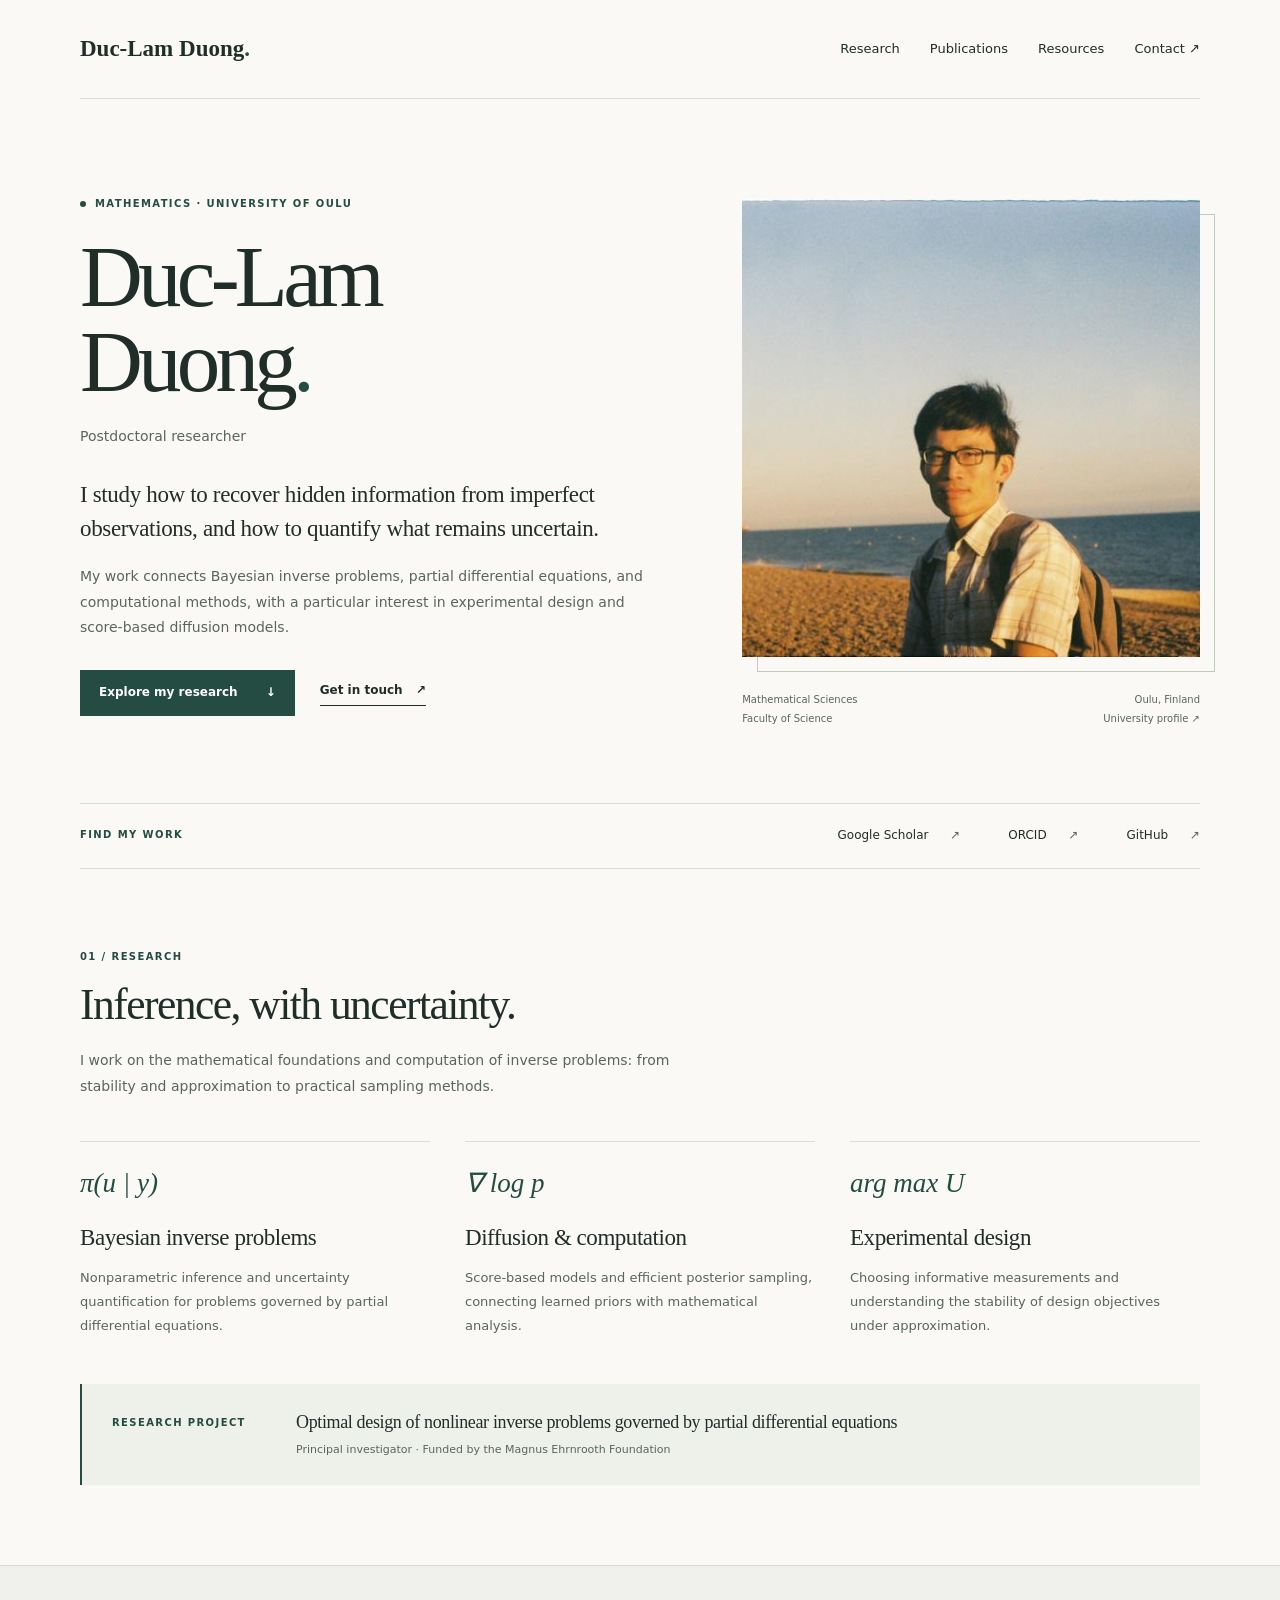
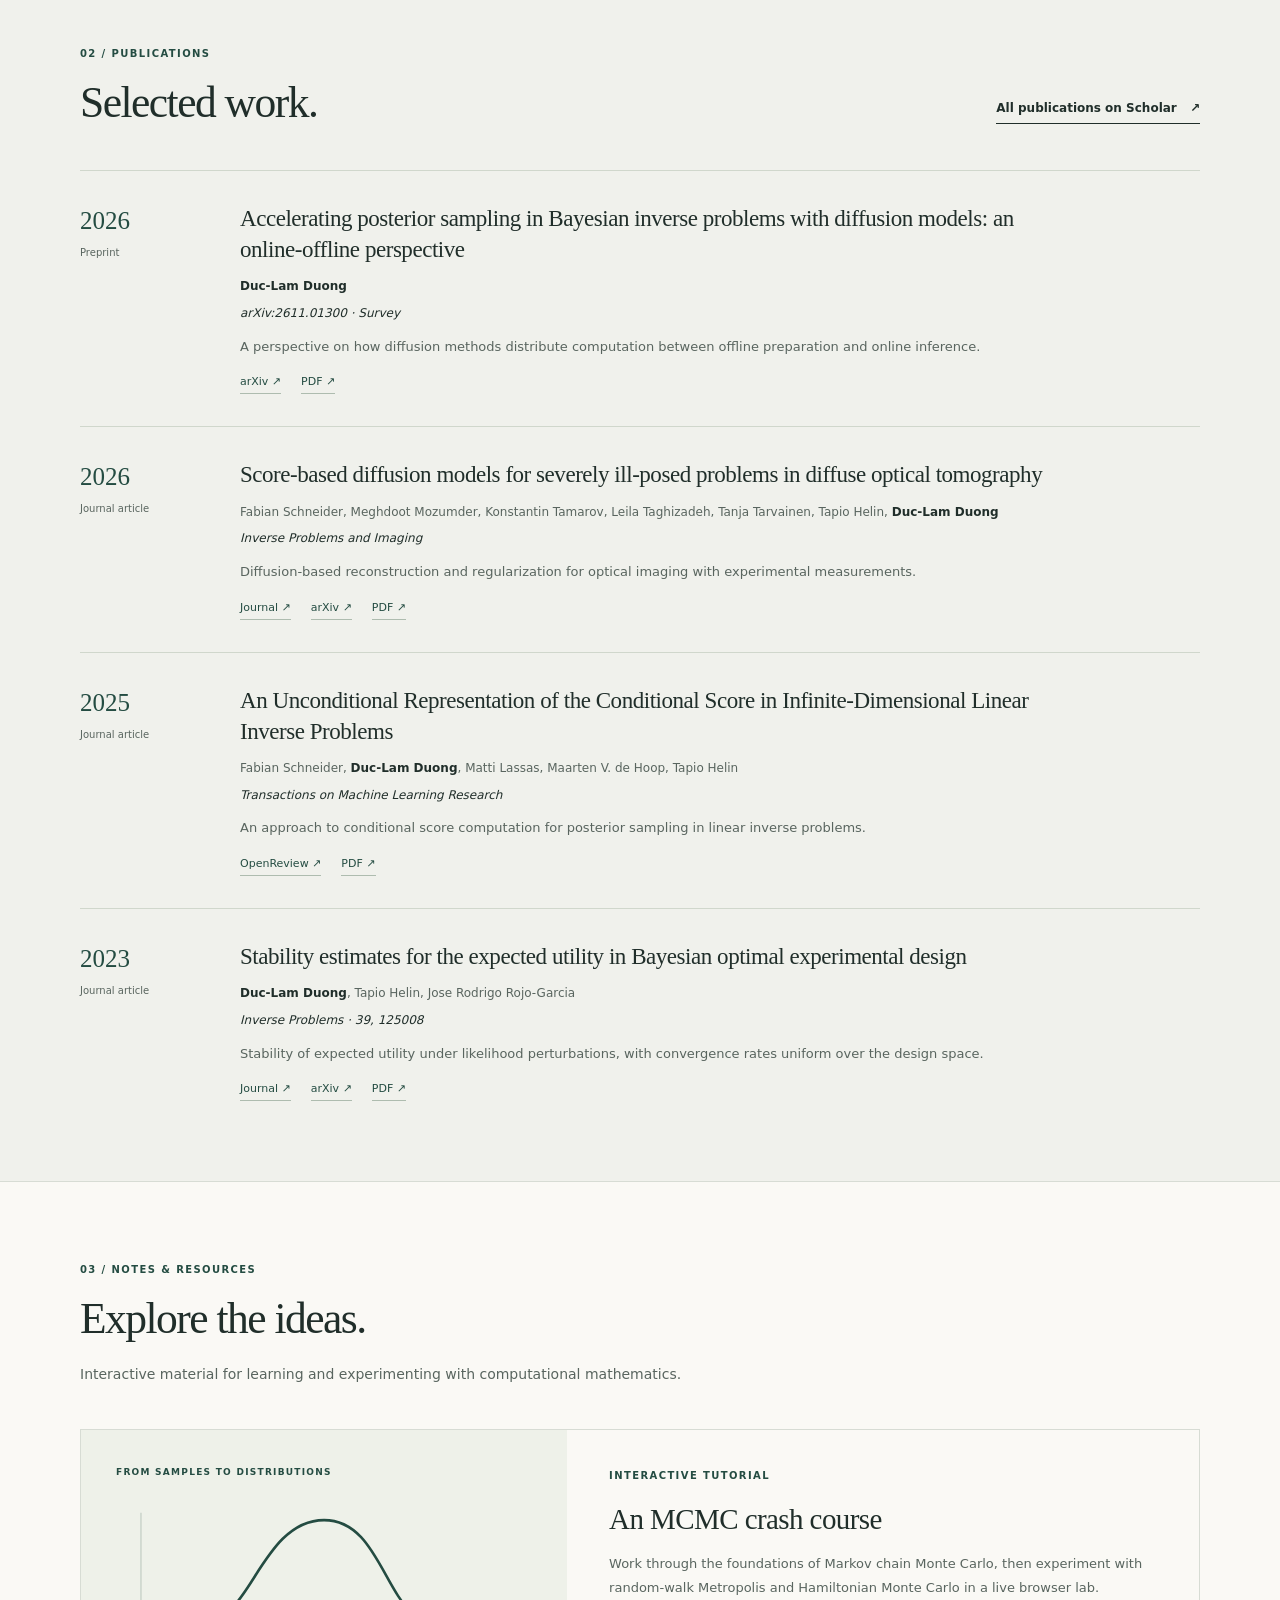
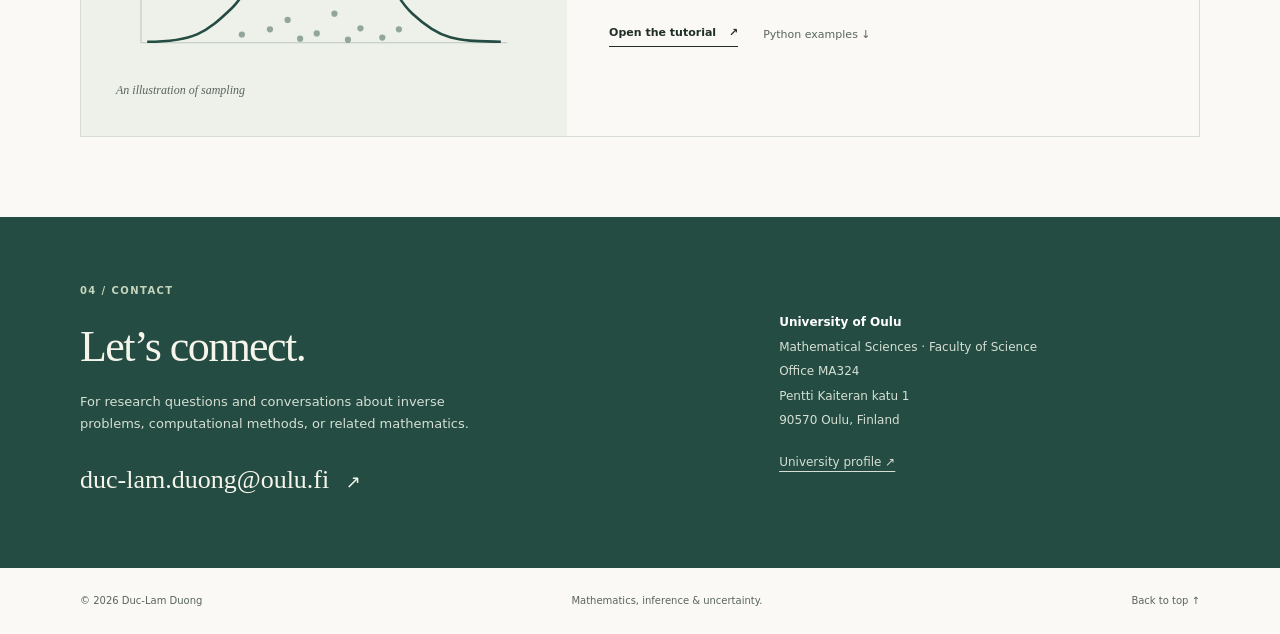
==== index.html @ f827bea6 "Build professional research homepage for Duc-Lam Duong" ====
<!doctype html>
<html lang="en">
<head>
  <meta charset="utf-8">
  <meta name="viewport" content="width=device-width, initial-scale=1">
  <title>Duc-Lam Duong — Mathematics &amp; Inverse Problems</title>
  <meta name="description" content="Duc-Lam Duong is a postdoctoral researcher at the University of Oulu, working on Bayesian inverse problems, uncertainty quantification, and diffusion models.">
  <meta name="theme-color" content="#244c42">
  <link rel="canonical" href="https://dlduong.github.io/">
  <meta property="og:type" content="website">
  <meta property="og:title" content="Duc-Lam Duong — Mathematics &amp; Inverse Problems">
  <meta property="og:description" content="Research, publications, and learning resources in Bayesian inverse problems and computational mathematics.">
  <meta property="og:url" content="https://dlduong.github.io/">
  <meta property="og:image" content="https://dlduong.github.io/assets/portrait.jpg">
  <meta property="og:image:alt" content="Duc-Lam Duong by the sea">
  <link rel="icon" href="assets/favicon.svg" type="image/svg+xml">
  <link rel="stylesheet" href="assets/style.css">
  <script type="application/ld+json">
  {"@context":"https://schema.org","@type":"Person","name":"Duc-Lam Duong","url":"https://dlduong.github.io/","image":"https://dlduong.github.io/assets/portrait.jpg","jobTitle":"Postdoctoral Researcher","affiliation":{"@type":"Organization","name":"University of Oulu","url":"https://www.oulu.fi/"},"sameAs":["https://orcid.org/0000-0002-3139-7309","https://scholar.google.com/citations?user=6i0ljA0AAAAJ","https://github.com/dlduong"]}
  </script>
</head>
<body>
  <a class="skip-link" href="#main">Skip to content</a>
  <header class="site-header wrap">
    <a class="wordmark" href="#about" aria-label="Duc-Lam Duong, home">Duc-Lam Duong<span class="wordmark-dot" aria-hidden="true">.</span></a>
    <nav aria-label="Main navigation">
      <a href="#research">Research</a>
      <a href="#publications">Publications</a>
      <a href="#resources">Resources</a>
      <a href="#contact">Contact <span aria-hidden="true">↗</span></a>
    </nav>
  </header>
  <main id="main">
    <section class="hero wrap" id="about" aria-labelledby="name">
      <div class="hero-copy">
        <p class="eyebrow"><span class="dot" aria-hidden="true"></span> Mathematics · University of Oulu</p>
        <h1 id="name">Duc-Lam<br>Duong<span class="name-dot">.</span></h1>
        <p class="role">Postdoctoral researcher</p>
        <p class="intro">I study how to recover hidden information from imperfect observations, and how to quantify what remains uncertain.</p>
        <p class="bio">My work connects Bayesian inverse problems, partial differential equations, and computational methods, with a particular interest in experimental design and score-based diffusion models.</p>
        <div class="hero-links">
          <a class="button" href="#publications">Explore my research <span aria-hidden="true">↓</span></a>
          <a class="text-link" href="mailto:duc-lam.duong@oulu.fi">Get in touch <span aria-hidden="true">↗</span></a>
        </div>
      </div>
      <figure class="portrait">
        <div class="portrait-frame"><img src="assets/portrait.jpg" alt="Duc-Lam Duong standing by the sea" width="480" height="480" fetchpriority="high"></div>
        <figcaption><span>Mathematical Sciences<br>Faculty of Science</span><span>Oulu, Finland<br><a href="https://www.oulu.fi/en/researchers/duc-lam-duong">University profile ↗</a></span></figcaption>
      </figure>
    </section>
    <div class="profile-strip wrap" aria-label="Academic profiles">
      <span class="eyebrow">Find my work</span>
      <a href="https://scholar.google.com/citations?user=6i0ljA0AAAAJ&amp;hl=en">Google Scholar <span aria-hidden="true">↗</span></a>
      <a href="https://orcid.org/0000-0002-3139-7309">ORCID <span aria-hidden="true">↗</span></a>
      <a href="https://github.com/dlduong">GitHub <span aria-hidden="true">↗</span></a>
    </div>
    <section class="section wrap" id="research" aria-labelledby="research-heading">
      <div class="section-heading"><p class="eyebrow">01 / Research</p><h2 id="research-heading">Inference, with uncertainty.</h2><p>I work on the mathematical foundations and computation of inverse problems: from stability and approximation to practical sampling methods.</p></div>
      <div class="research-grid">
        <article><span class="topic-symbol" aria-hidden="true">π(u | y)</span><h3>Bayesian inverse problems</h3><p>Nonparametric inference and uncertainty quantification for problems governed by partial differential equations.</p></article>
        <article><span class="topic-symbol" aria-hidden="true">∇ log p</span><h3>Diffusion &amp; computation</h3><p>Score-based models and efficient posterior sampling, connecting learned priors with mathematical analysis.</p></article>
        <article><span class="topic-symbol" aria-hidden="true">arg max U</span><h3>Experimental design</h3><p>Choosing informative measurements and understanding the stability of design objectives under approximation.</p></article>
      </div>
      <aside class="project-note"><p class="eyebrow">Research project</p><div><h3>Optimal design of nonlinear inverse problems governed by partial differential equations</h3><p>Principal investigator · Funded by the Magnus Ehrnrooth Foundation</p></div></aside>
    </section>
    <section class="publications-section" id="publications" aria-labelledby="publications-heading">
      <div class="wrap section">
        <div class="section-heading heading-row"><div><p class="eyebrow">02 / Publications</p><h2 id="publications-heading">Selected work.</h2></div><a class="text-link" href="https://scholar.google.com/citations?user=6i0ljA0AAAAJ&amp;hl=en">All publications on Scholar <span aria-hidden="true">↗</span></a></div>
        <ol class="publication-list">
          <li><div class="publication-year">2026<span>Preprint</span></div><article><h3><a href="https://arxiv.org/abs/2611.01300">Accelerating posterior sampling in Bayesian inverse problems with diffusion models: an online-offline perspective</a></h3><p class="authors"><strong>Duc-Lam Duong</strong></p><p class="venue">arXiv:2611.01300 · Survey</p><p class="paper-note">A perspective on how diffusion methods distribute computation between offline preparation and online inference.</p><div class="paper-links"><a href="https://arxiv.org/abs/2611.01300">arXiv ↗</a><a href="https://arxiv.org/pdf/2611.01300">PDF ↗</a></div></article></li>
          <li><div class="publication-year">2026<span>Journal article</span></div><article><h3><a href="https://doi.org/10.3934/ipi.2026062">Score-based diffusion models for severely ill-posed problems in diffuse optical tomography</a></h3><p class="authors">Fabian Schneider, Meghdoot Mozumder, Konstantin Tamarov, Leila Taghizadeh, Tanja Tarvainen, Tapio Helin, <strong>Duc-Lam Duong</strong></p><p class="venue">Inverse Problems and Imaging</p><p class="paper-note">Diffusion-based reconstruction and regularization for optical imaging with experimental measurements.</p><div class="paper-links"><a href="https://doi.org/10.3934/ipi.2026062">Journal ↗</a><a href="https://arxiv.org/abs/2602.03449">arXiv ↗</a><a href="https://arxiv.org/pdf/2602.03449">PDF ↗</a></div></article></li>
          <li><div class="publication-year">2025<span>Journal article</span></div><article><h3><a href="https://openreview.net/forum?id=rU8erhXHPo">An Unconditional Representation of the Conditional Score in Infinite-Dimensional Linear Inverse Problems</a></h3><p class="authors">Fabian Schneider, <strong>Duc-Lam Duong</strong>, Matti Lassas, Maarten V. de Hoop, Tapio Helin</p><p class="venue">Transactions on Machine Learning Research</p><p class="paper-note">An approach to conditional score computation for posterior sampling in linear inverse problems.</p><div class="paper-links"><a href="https://openreview.net/forum?id=rU8erhXHPo">OpenReview ↗</a><a href="https://openreview.net/pdf?id=rU8erhXHPo">PDF ↗</a></div></article></li>
          <li><div class="publication-year">2023<span>Journal article</span></div><article><h3><a href="https://doi.org/10.1088/1361-6420/ad04ec">Stability estimates for the expected utility in Bayesian optimal experimental design</a></h3><p class="authors"><strong>Duc-Lam Duong</strong>, Tapio Helin, Jose Rodrigo Rojo-Garcia</p><p class="venue">Inverse Problems · 39, 125008</p><p class="paper-note">Stability of expected utility under likelihood perturbations, with convergence rates uniform over the design space.</p><div class="paper-links"><a href="https://doi.org/10.1088/1361-6420/ad04ec">Journal ↗</a><a href="https://arxiv.org/abs/2211.04399">arXiv ↗</a><a href="https://arxiv.org/pdf/2211.04399">PDF ↗</a></div></article></li>
        </ol>
      </div>
    </section>
    <section class="section wrap" id="resources" aria-labelledby="resources-heading">
      <div class="section-heading"><p class="eyebrow">03 / Notes &amp; resources</p><h2 id="resources-heading">Explore the ideas.</h2><p>Interactive material for learning and experimenting with computational mathematics.</p></div>
      <article class="resource-card">
        <div class="resource-visual" aria-hidden="true"><span class="eyebrow">From samples to distributions</span><svg viewBox="0 0 400 170" fill="none"><path d="M24 145H376M24 145V20" stroke="currentColor" opacity=".25"/><path d="M30 144C75 144 87 135 111 112S153 27 200 27 256 90 285 117 329 143 370 144" stroke="currentColor" stroke-width="2.5"/><g fill="currentColor" opacity=".45"><circle cx="121" cy="137" r="3"/><circle cx="165" cy="123" r="3"/><circle cx="193" cy="136" r="3"/><circle cx="210" cy="117" r="3"/><circle cx="177" cy="141" r="3"/><circle cx="235" cy="131" r="3"/><circle cx="256" cy="140" r="3"/><circle cx="148" cy="132" r="3"/><circle cx="223" cy="142" r="3"/><circle cx="272" cy="132" r="3"/></g></svg><span class="visual-label">An illustration of sampling</span></div>
        <div class="resource-copy"><p class="eyebrow">Interactive tutorial</p><h3>An MCMC crash course</h3><p>Work through the foundations of Markov chain Monte Carlo, then experiment with random-walk Metropolis and Hamiltonian Monte Carlo in a live browser lab.</p><div class="resource-links"><a class="text-link" href="mcmc/">Open the tutorial <span aria-hidden="true">↗</span></a><a href="mcmc/mcmc_examples.py" download>Python examples ↓</a></div></div>
      </article>
    </section>
    <section class="contact-section" id="contact" aria-labelledby="contact-heading">
      <div class="wrap contact-grid"><div><p class="eyebrow">04 / Contact</p><h2 id="contact-heading">Let’s connect.</h2><p>For research questions and conversations about inverse problems, computational methods, or related mathematics.</p><a class="contact-email" href="mailto:duc-lam.duong@oulu.fi">duc-lam.duong@oulu.fi <span aria-hidden="true">↗</span></a></div><address><strong>University of Oulu</strong><br>Mathematical Sciences · Faculty of Science<br>Office MA324<br>Pentti Kaiteran katu 1<br>90570 Oulu, Finland<a href="https://www.oulu.fi/en/researchers/duc-lam-duong">University profile ↗</a></address></div>
    </section>
  </main>
  <footer class="wrap"><p>© 2026 Duc-Lam Duong</p><p>Mathematics, inference &amp; uncertainty.</p><a href="#about">Back to top ↑</a></footer>
</body>
</html>
---- assets/style.css ----
/* A small, dependency-free stylesheet for the academic homepage. */
:root{--paper:#faf9f5;--ink:#202e2a;--muted:#59655f;--green:#244c42;--line:#d7dcd4;--wash:#eef1e9;--serif:Georgia,'Times New Roman',serif;--sans:system-ui,-apple-system,BlinkMacSystemFont,'Segoe UI',sans-serif}
*{box-sizing:border-box}html{scroll-behavior:smooth;scroll-padding-top:30px}body{margin:0;background:var(--paper);color:var(--ink);font-family:var(--sans);font-size:16px;line-height:1.65}a{color:inherit;text-underline-offset:5px}a:hover{color:var(--green)}a:focus-visible{outline:3px solid #9e5c27;outline-offset:5px}img{display:block;max-width:100%}.wrap{width:min(1120px,calc(100% - 96px));margin-inline:auto}.skip-link{position:absolute;top:-100px;left:20px;background:var(--ink);color:white;padding:12px 20px;z-index:10}.skip-link:focus{top:12px}.site-header{display:flex;align-items:center;justify-content:space-between;gap:24px;padding-block:30px;border-bottom:1px solid var(--line)}.wordmark{font-family:var(--serif);font-size:23px;font-weight:bold;text-decoration:none;white-space:nowrap}.wordmark-dot,.name-dot{color:var(--green)}nav{display:flex;gap:30px;flex-wrap:wrap}nav a{font-size:13px;text-decoration:none;font-weight:500}nav a:hover{text-decoration:underline}.hero{display:grid;grid-template-columns:1.25fr 1fr;gap:90px;align-items:center;padding-block:85px 75px}.eyebrow{text-transform:uppercase;letter-spacing:.14em;font-size:10px;font-weight:650;color:var(--green);margin:0 0 22px}.hero .eyebrow{display:flex;align-items:center;gap:9px}.dot{width:6px;height:6px;background:var(--green);border-radius:50%}h1,h2,h3,p,figure{margin-top:0}h1,h2,h3{font-weight:400}h1{font-family:var(--serif);font-size:clamp(64px,6.8vw,92px);letter-spacing:-.055em;line-height:.98;margin-bottom:20px}.role{font-size:14px;color:var(--muted);margin-bottom:30px}.intro{font-family:var(--serif);font-size:23px;line-height:1.5;letter-spacing:-.015em;margin-bottom:17px}.bio{font-size:14px;color:var(--muted);line-height:1.85;margin-bottom:29px}.hero-links{display:flex;align-items:center;gap:25px;flex-wrap:wrap}.button{display:inline-flex;gap:28px;align-items:center;padding:12px 18px;background:var(--green);color:#fff;text-decoration:none;font-size:12px;font-weight:550;border:1px solid var(--green)}.button:hover{background:var(--ink);color:#fff}.text-link{font-size:12px;font-weight:550;text-decoration:none;border-bottom:1px solid currentColor;padding-bottom:4px}.text-link span{margin-left:9px}.portrait{margin:15px 0 0}.portrait-frame{position:relative}.portrait-frame::after{content:'';position:absolute;inset:15px -15px -15px 15px;border:1px solid #c0cabc;z-index:-1}.portrait img{width:100%;height:auto;aspect-ratio:1;object-fit:cover}.portrait figcaption{margin-top:33px;display:flex;justify-content:space-between;gap:15px;font-size:10px;line-height:1.9;color:var(--muted)}.portrait figcaption span:last-child{text-align:right}.portrait figcaption a{text-decoration:none}.profile-strip{border-block:1px solid var(--line);display:flex;align-items:center;gap:48px;padding-block:22px}.profile-strip .eyebrow{margin:0;margin-right:auto}.profile-strip a{font-size:12px;text-decoration:none}.profile-strip a span{margin-left:18px;color:var(--muted)}.section{padding-block:80px}.section-heading{max-width:640px;margin-bottom:42px}.section-heading .eyebrow{margin-bottom:14px}h2{font-family:var(--serif);font-size:clamp(34px,3.4vw,46px);letter-spacing:-.035em;line-height:1.18;margin-bottom:18px}.section-heading>p:last-child{font-size:14px;color:var(--muted);line-height:1.8}.research-grid{display:grid;grid-template-columns:repeat(3,1fr);gap:35px}.research-grid article{border-top:1px solid var(--line);padding-top:28px}.topic-symbol{display:block;font-family:var(--serif);font-style:italic;font-size:27px;line-height:1;margin-bottom:25px;color:var(--green)}h3{font-family:var(--serif);font-size:23px;line-height:1.35;letter-spacing:-.02em;margin-bottom:13px}.research-grid p{font-size:13px;color:var(--muted);line-height:1.85}.project-note{display:grid;grid-template-columns:160px 1fr;gap:24px;padding:26px 30px;background:var(--wash);margin-top:33px;border-left:2px solid var(--green)}.project-note .eyebrow{margin:5px 0}.project-note h3{font-size:18px;margin-bottom:7px}.project-note p:last-child{font-size:11px;color:var(--muted);margin:0}.publications-section{background:#f0f1ec;border-block:1px solid var(--line)}.heading-row{max-width:none;display:flex;align-items:end;justify-content:space-between;gap:25px}.heading-row h2{margin-bottom:0}.heading-row .text-link{flex-shrink:0;margin-bottom:4px}.publication-list{padding:0;list-style:none;margin:0}.publication-list li{display:grid;grid-template-columns:130px 1fr;gap:30px;border-top:1px solid #d0d7cc;padding-block:32px}.publication-list li:last-child{padding-bottom:0}.publication-year{font-family:var(--serif);font-size:25px;color:var(--green);line-height:1.4}.publication-year span{display:block;font-family:var(--sans);font-size:10px;color:var(--muted);margin-top:8px}.publication-list h3{font-size:23px;max-width:830px;margin-bottom:12px}.publication-list h3 a{text-decoration:none}.publication-list h3 a:hover{text-decoration:underline;text-decoration-thickness:1px}.authors{font-size:12px;color:var(--muted);margin-bottom:7px}.authors strong{font-weight:600;color:var(--ink)}.venue{font-size:12px;font-style:italic;margin-bottom:12px}.paper-note{font-size:13px;color:var(--muted);margin-bottom:16px}.paper-links{display:flex;gap:20px;flex-wrap:wrap}.paper-links a{font-size:11px;text-decoration:none;color:var(--green);border-bottom:1px solid #aebcaf;padding-bottom:2px}.resource-card{display:grid;grid-template-columns:1fr 1.3fr;border:1px solid var(--line)}.resource-visual{background:var(--wash);padding:35px;color:var(--green);display:flex;flex-direction:column;justify-content:center}.resource-visual .eyebrow{font-size:9px;margin:0}.resource-visual svg{width:100%;display:block;margin-block:12px}.visual-label{font-family:var(--serif);font-size:12px;font-style:italic;color:var(--muted)}.resource-copy{padding:38px 42px}.resource-copy .eyebrow{margin-bottom:15px}.resource-copy h3{font-size:29px}.resource-copy>p:not(.eyebrow){font-size:13px;color:var(--muted);line-height:1.85}.resource-links{display:flex;gap:25px;flex-wrap:wrap;align-items:center;margin-top:24px}.resource-links>a{font-size:11px}.resource-links>a:last-child{color:var(--muted);text-decoration:none}.contact-section{background:var(--green);color:#f5f5eb;padding-block:66px}.contact-grid{display:grid;grid-template-columns:1.4fr 1fr;gap:110px}.contact-section .eyebrow{color:#c4d4bd}.contact-section h2{font-size:44px}.contact-section p:not(.eyebrow){font-size:13px;max-width:430px;color:#d5dfd4}.contact-email{font-family:var(--serif);font-size:26px;text-decoration:none;display:inline-block;margin-top:12px}.contact-email span{font-family:var(--sans);font-size:18px;margin-left:10px}.contact-section a:hover{color:#fff;text-decoration:underline}.contact-section address{font-style:normal;font-size:12px;line-height:2.05;align-self:center;color:#d5dfd4}.contact-section address strong{font-weight:600;color:#fff}.contact-section address a{display:block;margin-top:17px}footer{display:flex;justify-content:space-between;gap:20px;padding-block:25px;font-size:10px;color:var(--muted)}footer p{margin:0}footer a{text-decoration:none}
@media(min-width:1500px){.hero{padding-block:100px 85px}}
@media(max-width:950px){.wrap{width:calc(100% - 56px)}.hero{gap:48px;padding-block:65px}.hero h1{font-size:72px}.intro{font-size:21px}nav{gap:19px}.contact-grid{gap:55px}.resource-copy{padding:30px}.heading-row{align-items:start;flex-direction:column;gap:15px}}
@media(max-width:680px){html{scroll-padding-top:20px}.wrap{width:calc(100% - 40px)}.site-header{align-items:start;flex-direction:column;gap:18px;padding-block:21px}.wordmark{font-size:22px}nav{width:100%;justify-content:space-between;gap:10px}nav a{font-size:11px}.hero{grid-template-columns:1fr;gap:34px;padding-block:45px}.hero h1{font-size:76px}.hero .eyebrow{font-size:9px}.role{margin-bottom:23px}.intro{font-size:23px}.hero-copy{max-width:510px}.portrait{width:min(100% - 15px,360px);margin:0}.portrait figcaption{font-size:10px}.profile-strip{gap:20px;flex-wrap:wrap;padding-block:21px}.profile-strip .eyebrow{flex-basis:100%;margin-bottom:0}.profile-strip a{font-size:11px}.profile-strip a span{margin-left:8px}.section{padding-block:53px}.section-heading{margin-bottom:30px}.research-grid{grid-template-columns:1fr;gap:20px}.research-grid article{padding-top:23px}.topic-symbol{margin-bottom:17px}.research-grid p{max-width:440px}.project-note{grid-template-columns:1fr;gap:10px;padding:23px;margin-top:23px}.publication-list li{grid-template-columns:1fr;gap:12px;padding-block:27px}.publication-year{font-size:22px;display:flex;align-items:center;gap:13px}.publication-year span{margin:0}.publication-list h3{font-size:22px}.resource-card{grid-template-columns:1fr}.resource-visual{padding:27px}.resource-visual svg{max-height:150px}.resource-copy{padding:27px}.contact-grid{grid-template-columns:1fr;gap:35px}.contact-section{padding-block:48px}.contact-email{font-size:clamp(20px,5.6vw,27px)}footer{flex-wrap:wrap;gap:10px}footer p:nth-child(2){display:none}}
@media(prefers-reduced-motion:reduce){html{scroll-behavior:auto}}
@media print{body{background:#fff;color:#000}.wrap{width:100%}.site-header nav,.hero-links,.resource-visual,.skip-link,footer{display:none}.hero{padding:25px 0;gap:35px}.hero h1{font-size:50px}.section{padding:25px 0}.publications-section,.contact-section{background:#fff;color:#000}.publication-list li{break-inside:avoid}.contact-section p,.contact-section .eyebrow,.contact-section address,.contact-section address strong{color:#000}.contact-grid{gap:30px}a{text-decoration:none}}
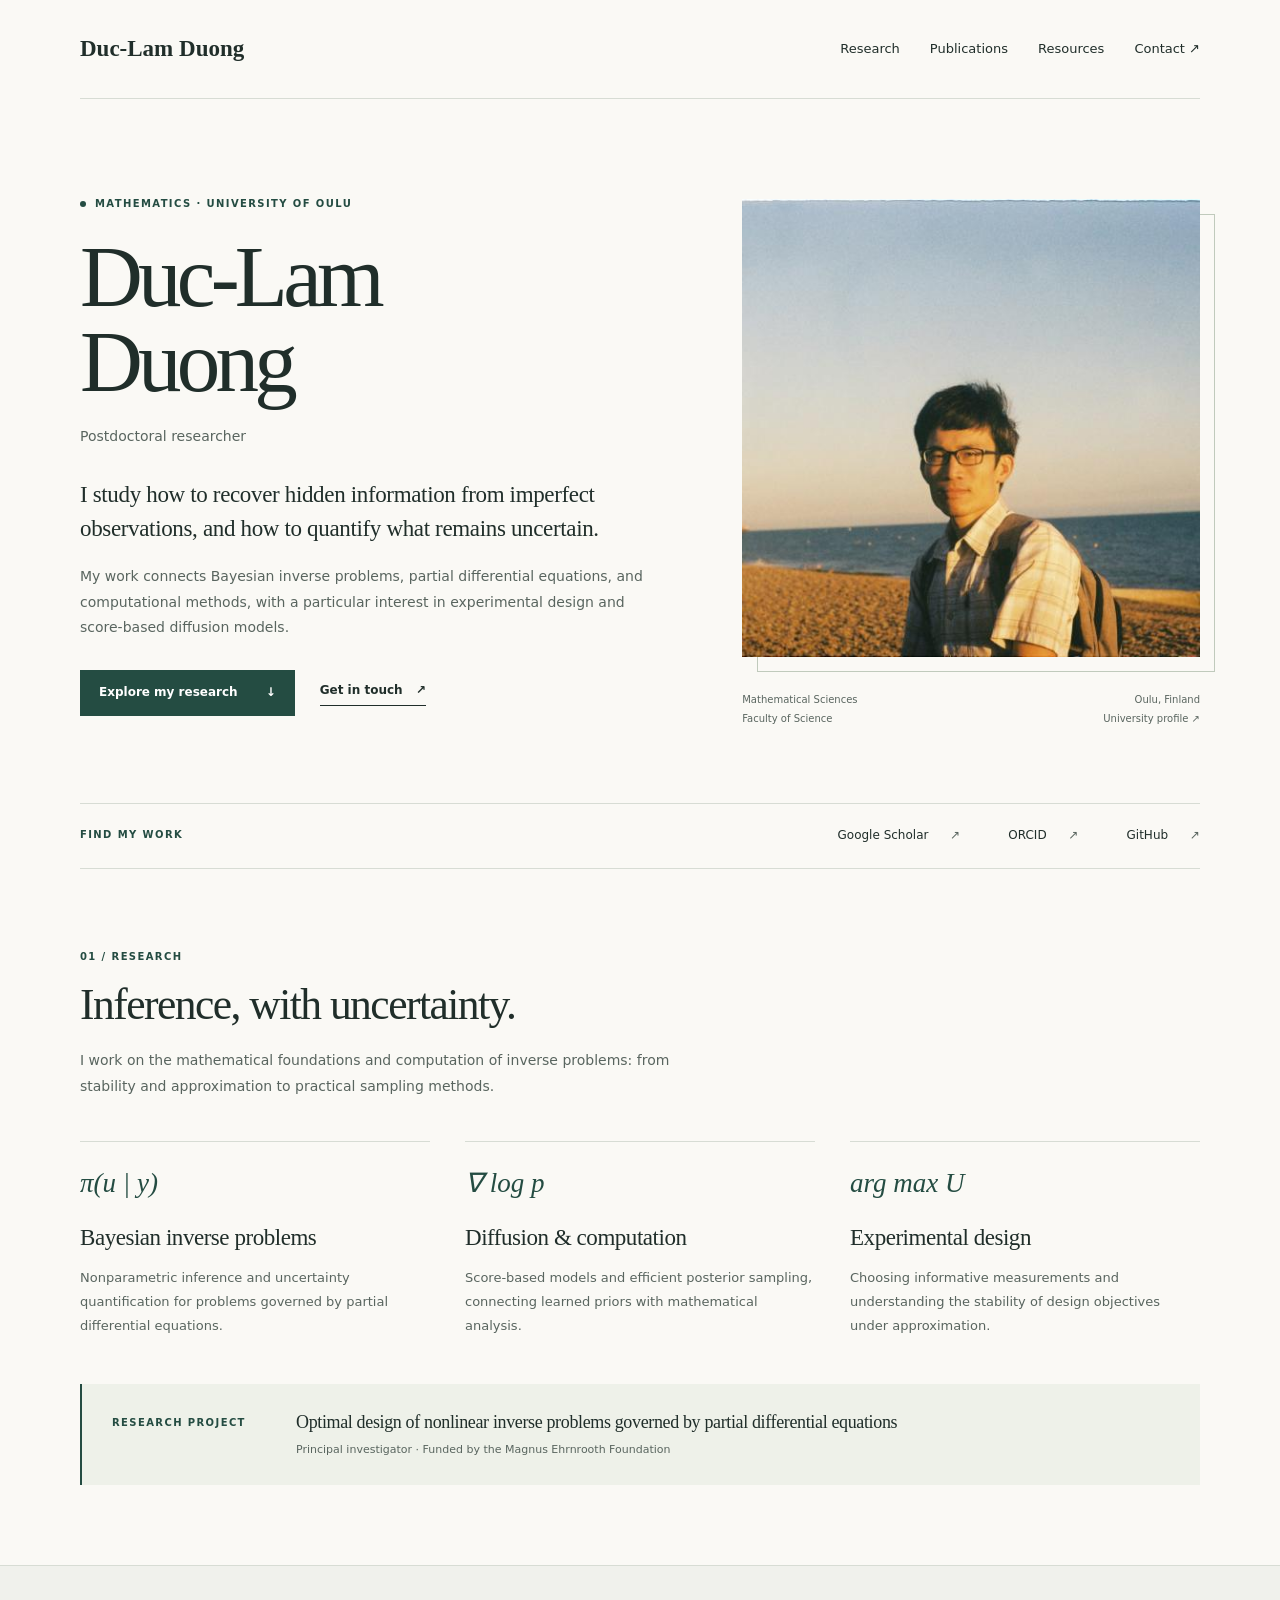
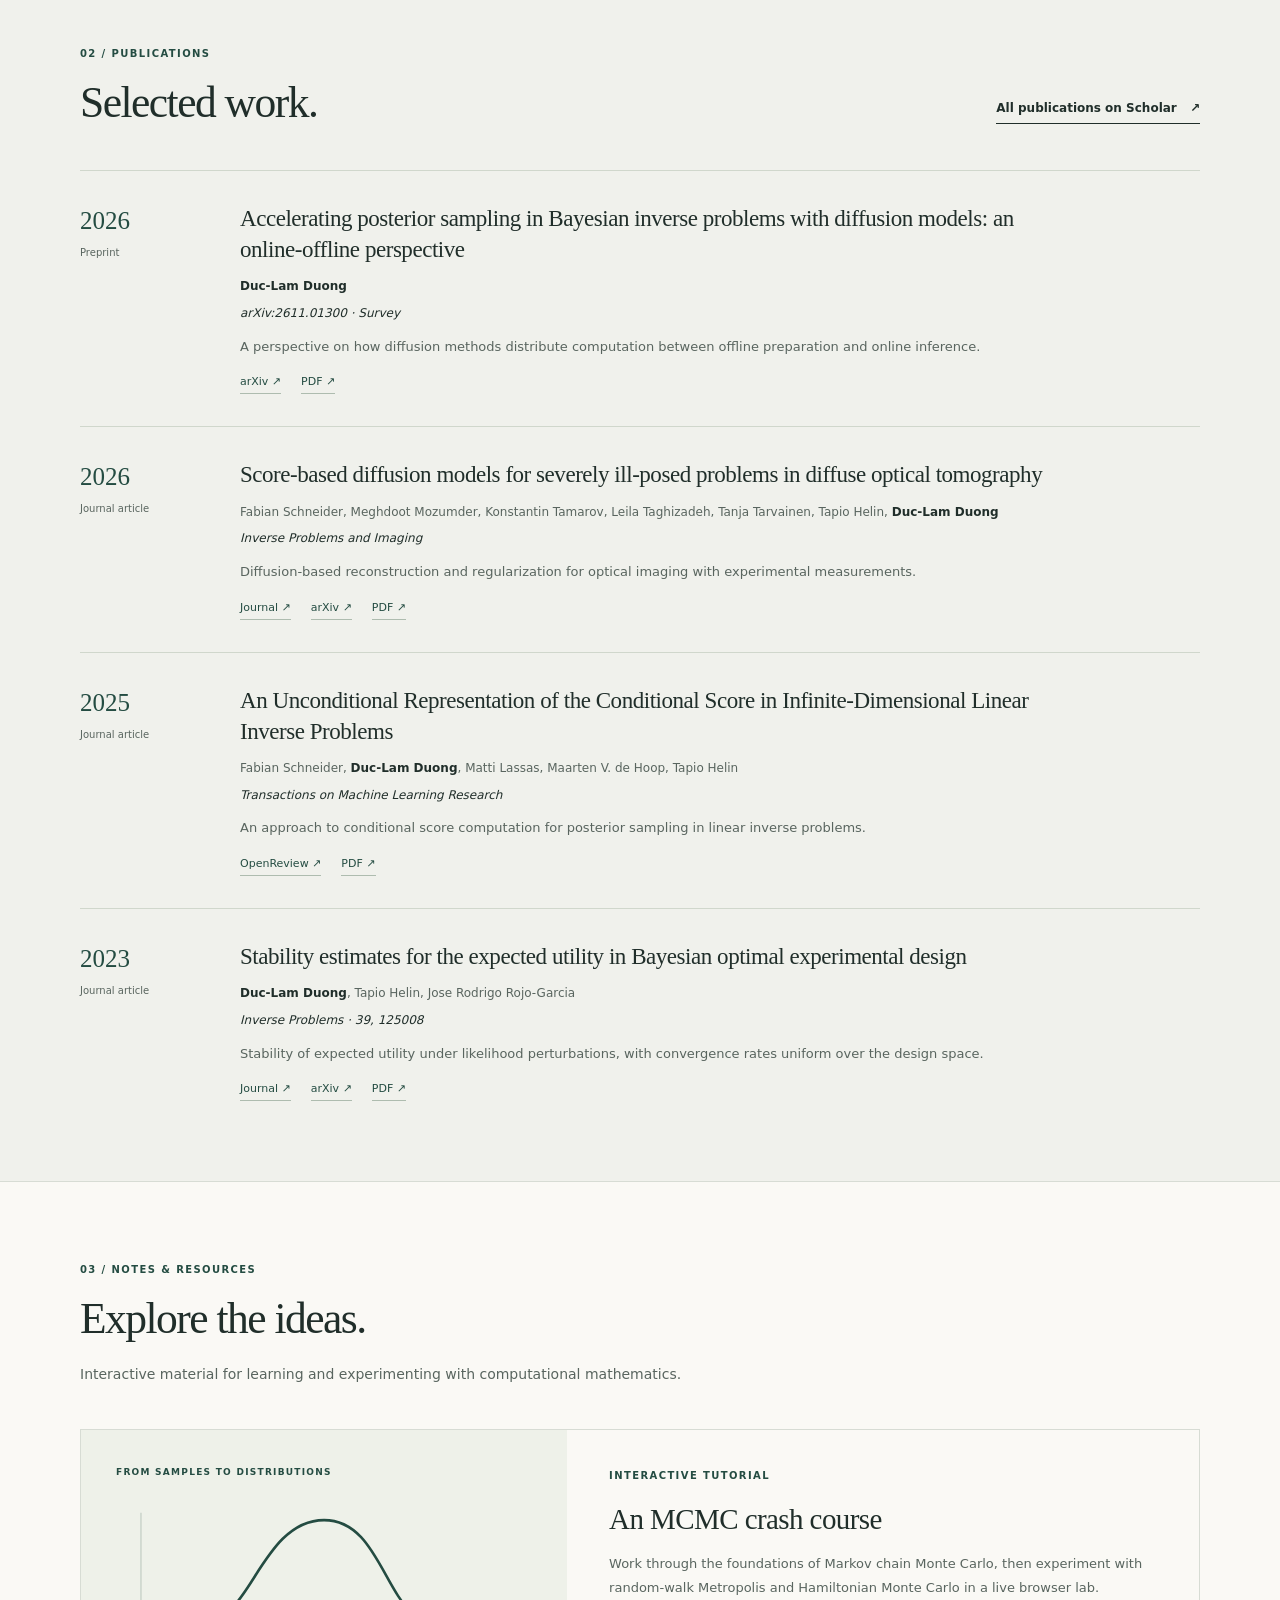
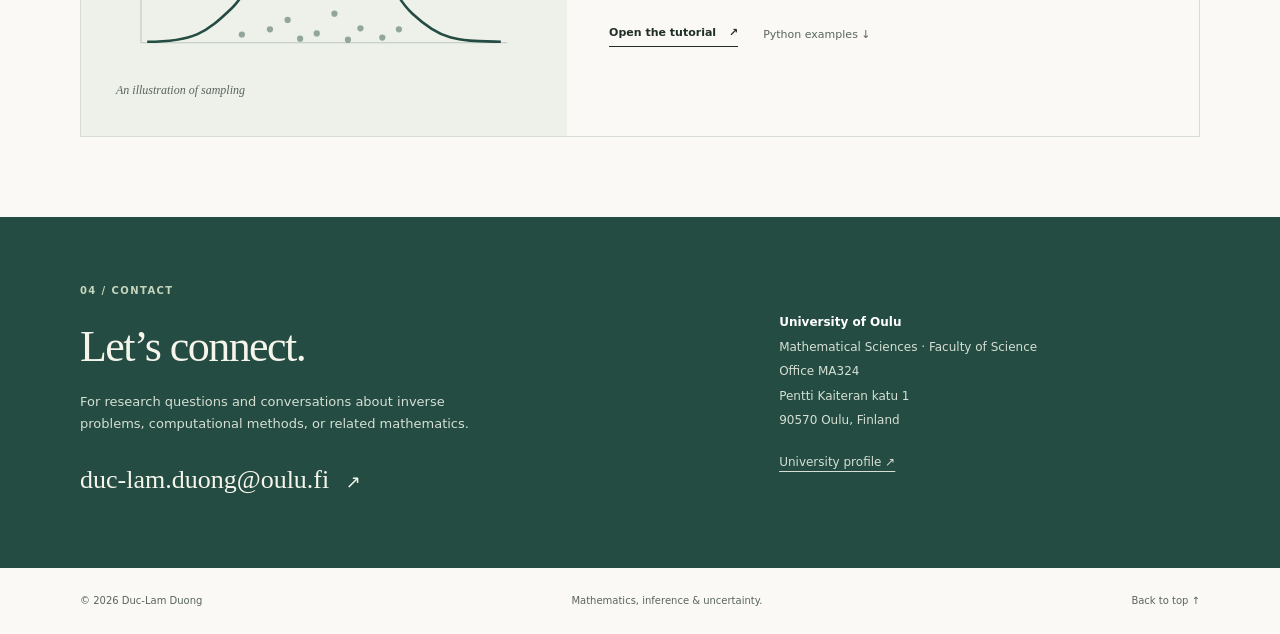
==== commit 3b719f1f: "Remove decorative periods after name" ====
--- a/index.html
+++ b/index.html
@@ -22,7 +22,7 @@
 <body>
   <a class="skip-link" href="#main">Skip to content</a>
   <header class="site-header wrap">
-    <a class="wordmark" href="#about" aria-label="Duc-Lam Duong, home">Duc-Lam Duong<span class="wordmark-dot" aria-hidden="true">.</span></a>
+    <a class="wordmark" href="#about" aria-label="Duc-Lam Duong, home">Duc-Lam Duong</a>
     <nav aria-label="Main navigation">
       <a href="#research">Research</a>
       <a href="#publications">Publications</a>
@@ -34,7 +34,7 @@
     <section class="hero wrap" id="about" aria-labelledby="name">
       <div class="hero-copy">
         <p class="eyebrow"><span class="dot" aria-hidden="true"></span> Mathematics · University of Oulu</p>
-        <h1 id="name">Duc-Lam<br>Duong<span class="name-dot">.</span></h1>
+        <h1 id="name">Duc-Lam<br>Duong</h1>
         <p class="role">Postdoctoral researcher</p>
         <p class="intro">I study how to recover hidden information from imperfect observations, and how to quantify what remains uncertain.</p>
         <p class="bio">My work connects Bayesian inverse problems, partial differential equations, and computational methods, with a particular interest in experimental design and score-based diffusion models.</p>
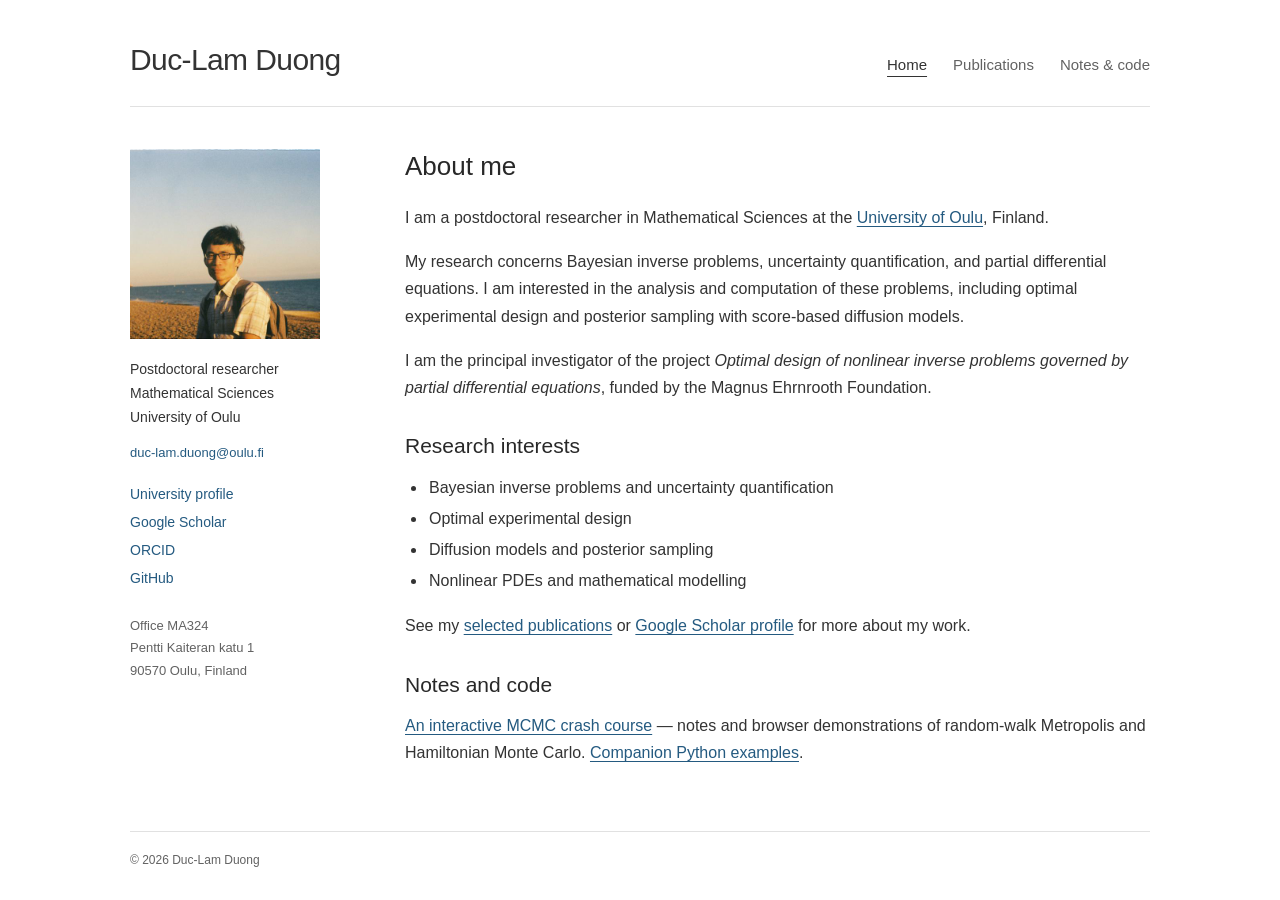
==== commit a8cdd1e7: "Add simpler academic website and preserve original design" ====
--- a/index.html
+++ b/index.html
@@ -5,7 +5,7 @@
   <meta name="viewport" content="width=device-width, initial-scale=1">
   <title>Duc-Lam Duong — Mathematics &amp; Inverse Problems</title>
   <meta name="description" content="Duc-Lam Duong is a postdoctoral researcher at the University of Oulu, working on Bayesian inverse problems, uncertainty quantification, and diffusion models.">
-  <meta name="theme-color" content="#244c42">
+  <meta name="theme-color" content="#245a80">
   <link rel="canonical" href="https://dlduong.github.io/">
   <meta property="og:type" content="website">
   <meta property="og:title" content="Duc-Lam Duong — Mathematics &amp; Inverse Problems">
@@ -14,7 +14,7 @@
   <meta property="og:image" content="https://dlduong.github.io/assets/portrait.jpg">
   <meta property="og:image:alt" content="Duc-Lam Duong by the sea">
   <link rel="icon" href="assets/favicon.svg" type="image/svg+xml">
-  <link rel="stylesheet" href="assets/style.css">
+  <link rel="stylesheet" href="assets/basic.css">
   <script type="application/ld+json">
   {"@context":"https://schema.org","@type":"Person","name":"Duc-Lam Duong","url":"https://dlduong.github.io/","image":"https://dlduong.github.io/assets/portrait.jpg","jobTitle":"Postdoctoral Researcher","affiliation":{"@type":"Organization","name":"University of Oulu","url":"https://www.oulu.fi/"},"sameAs":["https://orcid.org/0000-0002-3139-7309","https://scholar.google.com/citations?user=6i0ljA0AAAAJ","https://github.com/dlduong"]}
   </script>
@@ -22,69 +22,43 @@
 <body>
   <a class="skip-link" href="#main">Skip to content</a>
   <header class="site-header wrap">
-    <a class="wordmark" href="#about" aria-label="Duc-Lam Duong, home">Duc-Lam Duong</a>
-    <nav aria-label="Main navigation">
-      <a href="#research">Research</a>
-      <a href="#publications">Publications</a>
-      <a href="#resources">Resources</a>
-      <a href="#contact">Contact <span aria-hidden="true">↗</span></a>
-    </nav>
+    <a class="site-name" href="./">Duc-Lam Duong</a>
+    <nav aria-label="Main navigation"><a href="./" aria-current="page">Home</a><a href="publications.html" >Publications</a><a href="./#resources">Notes &amp; code</a></nav>
   </header>
-  <main id="main">
-    <section class="hero wrap" id="about" aria-labelledby="name">
-      <div class="hero-copy">
-        <p class="eyebrow"><span class="dot" aria-hidden="true"></span> Mathematics · University of Oulu</p>
-        <h1 id="name">Duc-Lam<br>Duong</h1>
-        <p class="role">Postdoctoral researcher</p>
-        <p class="intro">I study how to recover hidden information from imperfect observations, and how to quantify what remains uncertain.</p>
-        <p class="bio">My work connects Bayesian inverse problems, partial differential equations, and computational methods, with a particular interest in experimental design and score-based diffusion models.</p>
-        <div class="hero-links">
-          <a class="button" href="#publications">Explore my research <span aria-hidden="true">↓</span></a>
-          <a class="text-link" href="mailto:duc-lam.duong@oulu.fi">Get in touch <span aria-hidden="true">↗</span></a>
-        </div>
-      </div>
-      <figure class="portrait">
-        <div class="portrait-frame"><img src="assets/portrait.jpg" alt="Duc-Lam Duong standing by the sea" width="480" height="480" fetchpriority="high"></div>
-        <figcaption><span>Mathematical Sciences<br>Faculty of Science</span><span>Oulu, Finland<br><a href="https://www.oulu.fi/en/researchers/duc-lam-duong">University profile ↗</a></span></figcaption>
-      </figure>
-    </section>
-    <div class="profile-strip wrap" aria-label="Academic profiles">
-      <span class="eyebrow">Find my work</span>
-      <a href="https://scholar.google.com/citations?user=6i0ljA0AAAAJ&amp;hl=en">Google Scholar <span aria-hidden="true">↗</span></a>
-      <a href="https://orcid.org/0000-0002-3139-7309">ORCID <span aria-hidden="true">↗</span></a>
-      <a href="https://github.com/dlduong">GitHub <span aria-hidden="true">↗</span></a>
-    </div>
-    <section class="section wrap" id="research" aria-labelledby="research-heading">
-      <div class="section-heading"><p class="eyebrow">01 / Research</p><h2 id="research-heading">Inference, with uncertainty.</h2><p>I work on the mathematical foundations and computation of inverse problems: from stability and approximation to practical sampling methods.</p></div>
-      <div class="research-grid">
-        <article><span class="topic-symbol" aria-hidden="true">π(u | y)</span><h3>Bayesian inverse problems</h3><p>Nonparametric inference and uncertainty quantification for problems governed by partial differential equations.</p></article>
-        <article><span class="topic-symbol" aria-hidden="true">∇ log p</span><h3>Diffusion &amp; computation</h3><p>Score-based models and efficient posterior sampling, connecting learned priors with mathematical analysis.</p></article>
-        <article><span class="topic-symbol" aria-hidden="true">arg max U</span><h3>Experimental design</h3><p>Choosing informative measurements and understanding the stability of design objectives under approximation.</p></article>
-      </div>
-      <aside class="project-note"><p class="eyebrow">Research project</p><div><h3>Optimal design of nonlinear inverse problems governed by partial differential equations</h3><p>Principal investigator · Funded by the Magnus Ehrnrooth Foundation</p></div></aside>
-    </section>
-    <section class="publications-section" id="publications" aria-labelledby="publications-heading">
-      <div class="wrap section">
-        <div class="section-heading heading-row"><div><p class="eyebrow">02 / Publications</p><h2 id="publications-heading">Selected work.</h2></div><a class="text-link" href="https://scholar.google.com/citations?user=6i0ljA0AAAAJ&amp;hl=en">All publications on Scholar <span aria-hidden="true">↗</span></a></div>
-        <ol class="publication-list">
-          <li><div class="publication-year">2026<span>Preprint</span></div><article><h3><a href="https://arxiv.org/abs/2611.01300">Accelerating posterior sampling in Bayesian inverse problems with diffusion models: an online-offline perspective</a></h3><p class="authors"><strong>Duc-Lam Duong</strong></p><p class="venue">arXiv:2611.01300 · Survey</p><p class="paper-note">A perspective on how diffusion methods distribute computation between offline preparation and online inference.</p><div class="paper-links"><a href="https://arxiv.org/abs/2611.01300">arXiv ↗</a><a href="https://arxiv.org/pdf/2611.01300">PDF ↗</a></div></article></li>
-          <li><div class="publication-year">2026<span>Journal article</span></div><article><h3><a href="https://doi.org/10.3934/ipi.2026062">Score-based diffusion models for severely ill-posed problems in diffuse optical tomography</a></h3><p class="authors">Fabian Schneider, Meghdoot Mozumder, Konstantin Tamarov, Leila Taghizadeh, Tanja Tarvainen, Tapio Helin, <strong>Duc-Lam Duong</strong></p><p class="venue">Inverse Problems and Imaging</p><p class="paper-note">Diffusion-based reconstruction and regularization for optical imaging with experimental measurements.</p><div class="paper-links"><a href="https://doi.org/10.3934/ipi.2026062">Journal ↗</a><a href="https://arxiv.org/abs/2602.03449">arXiv ↗</a><a href="https://arxiv.org/pdf/2602.03449">PDF ↗</a></div></article></li>
-          <li><div class="publication-year">2025<span>Journal article</span></div><article><h3><a href="https://openreview.net/forum?id=rU8erhXHPo">An Unconditional Representation of the Conditional Score in Infinite-Dimensional Linear Inverse Problems</a></h3><p class="authors">Fabian Schneider, <strong>Duc-Lam Duong</strong>, Matti Lassas, Maarten V. de Hoop, Tapio Helin</p><p class="venue">Transactions on Machine Learning Research</p><p class="paper-note">An approach to conditional score computation for posterior sampling in linear inverse problems.</p><div class="paper-links"><a href="https://openreview.net/forum?id=rU8erhXHPo">OpenReview ↗</a><a href="https://openreview.net/pdf?id=rU8erhXHPo">PDF ↗</a></div></article></li>
-          <li><div class="publication-year">2023<span>Journal article</span></div><article><h3><a href="https://doi.org/10.1088/1361-6420/ad04ec">Stability estimates for the expected utility in Bayesian optimal experimental design</a></h3><p class="authors"><strong>Duc-Lam Duong</strong>, Tapio Helin, Jose Rodrigo Rojo-Garcia</p><p class="venue">Inverse Problems · 39, 125008</p><p class="paper-note">Stability of expected utility under likelihood perturbations, with convergence rates uniform over the design space.</p><div class="paper-links"><a href="https://doi.org/10.1088/1361-6420/ad04ec">Journal ↗</a><a href="https://arxiv.org/abs/2211.04399">arXiv ↗</a><a href="https://arxiv.org/pdf/2211.04399">PDF ↗</a></div></article></li>
-        </ol>
-      </div>
-    </section>
-    <section class="section wrap" id="resources" aria-labelledby="resources-heading">
-      <div class="section-heading"><p class="eyebrow">03 / Notes &amp; resources</p><h2 id="resources-heading">Explore the ideas.</h2><p>Interactive material for learning and experimenting with computational mathematics.</p></div>
-      <article class="resource-card">
-        <div class="resource-visual" aria-hidden="true"><span class="eyebrow">From samples to distributions</span><svg viewBox="0 0 400 170" fill="none"><path d="M24 145H376M24 145V20" stroke="currentColor" opacity=".25"/><path d="M30 144C75 144 87 135 111 112S153 27 200 27 256 90 285 117 329 143 370 144" stroke="currentColor" stroke-width="2.5"/><g fill="currentColor" opacity=".45"><circle cx="121" cy="137" r="3"/><circle cx="165" cy="123" r="3"/><circle cx="193" cy="136" r="3"/><circle cx="210" cy="117" r="3"/><circle cx="177" cy="141" r="3"/><circle cx="235" cy="131" r="3"/><circle cx="256" cy="140" r="3"/><circle cx="148" cy="132" r="3"/><circle cx="223" cy="142" r="3"/><circle cx="272" cy="132" r="3"/></g></svg><span class="visual-label">An illustration of sampling</span></div>
-        <div class="resource-copy"><p class="eyebrow">Interactive tutorial</p><h3>An MCMC crash course</h3><p>Work through the foundations of Markov chain Monte Carlo, then experiment with random-walk Metropolis and Hamiltonian Monte Carlo in a live browser lab.</p><div class="resource-links"><a class="text-link" href="mcmc/">Open the tutorial <span aria-hidden="true">↗</span></a><a href="mcmc/mcmc_examples.py" download>Python examples ↓</a></div></div>
-      </article>
-    </section>
-    <section class="contact-section" id="contact" aria-labelledby="contact-heading">
-      <div class="wrap contact-grid"><div><p class="eyebrow">04 / Contact</p><h2 id="contact-heading">Let’s connect.</h2><p>For research questions and conversations about inverse problems, computational methods, or related mathematics.</p><a class="contact-email" href="mailto:duc-lam.duong@oulu.fi">duc-lam.duong@oulu.fi <span aria-hidden="true">↗</span></a></div><address><strong>University of Oulu</strong><br>Mathematical Sciences · Faculty of Science<br>Office MA324<br>Pentti Kaiteran katu 1<br>90570 Oulu, Finland<a href="https://www.oulu.fi/en/researchers/duc-lam-duong">University profile ↗</a></address></div>
-    </section>
-  </main>
-  <footer class="wrap"><p>© 2026 Duc-Lam Duong</p><p>Mathematics, inference &amp; uncertainty.</p><a href="#about">Back to top ↑</a></footer>
+  <div class="layout wrap">
+    <aside class="profile" aria-label="Contact and academic profiles">
+      <img src="assets/portrait.jpg" alt="Duc-Lam Duong standing by the sea" width="480" height="480" fetchpriority="high">
+      <p class="profile-role">Postdoctoral researcher<br>Mathematical Sciences<br>University of Oulu</p>
+      <a class="email" href="mailto:duc-lam.duong@oulu.fi">duc-lam.duong@oulu.fi</a>
+      <ul class="profile-links">
+        <li><a href="https://www.oulu.fi/en/researchers/duc-lam-duong">University profile</a></li>
+        <li><a href="https://scholar.google.com/citations?user=6i0ljA0AAAAJ&amp;hl=en">Google Scholar</a></li>
+        <li><a href="https://orcid.org/0000-0002-3139-7309">ORCID</a></li>
+        <li><a href="https://github.com/dlduong">GitHub</a></li>
+      </ul>
+      <address>Office MA324<br>Pentti Kaiteran katu 1<br>90570 Oulu, Finland</address>
+    </aside>
+    <main id="main">
+      <h1>About me</h1>
+      <p>I am a postdoctoral researcher in Mathematical Sciences at the <a href="https://www.oulu.fi/en/researchers/duc-lam-duong">University of Oulu</a>, Finland.</p>
+      <p>My research concerns Bayesian inverse problems, uncertainty quantification, and partial differential equations. I am interested in the analysis and computation of these problems, including optimal experimental design and posterior sampling with score-based diffusion models.</p>
+      <p>I am the principal investigator of the project <em>Optimal design of nonlinear inverse problems governed by partial differential equations</em>, funded by the Magnus Ehrnrooth Foundation.</p>
+      <section aria-labelledby="research">
+        <h2 id="research">Research interests</h2>
+        <ul class="interests">
+          <li>Bayesian inverse problems and uncertainty quantification</li>
+          <li>Optimal experimental design</li>
+          <li>Diffusion models and posterior sampling</li>
+          <li>Nonlinear PDEs and mathematical modelling</li>
+        </ul>
+        <p>See my <a href="publications.html">selected publications</a> or <a href="https://scholar.google.com/citations?user=6i0ljA0AAAAJ&amp;hl=en">Google Scholar profile</a> for more about my work.</p>
+      </section>
+      <section aria-labelledby="resources">
+        <h2 id="resources">Notes and code</h2>
+        <p><a href="mcmc/">An interactive MCMC crash course</a> — notes and browser demonstrations of random-walk Metropolis and Hamiltonian Monte Carlo. <a href="mcmc/mcmc_examples.py" download>Companion Python examples</a>.</p>
+      </section>
+    </main>
+  </div>
+  <footer class="wrap">© 2026 Duc-Lam Duong</footer>
 </body>
 </html>
--- a/assets/basic.css
+++ b/assets/basic.css
@@ -0,0 +1,94 @@
+:root {
+  color-scheme: light;
+  --text: #333;
+  --muted: #626262;
+  --link: #245a80;
+  --line: #e1e1e1;
+}
+* { box-sizing: border-box; }
+html { scroll-padding-top: 24px; }
+body {
+  margin: 0;
+  background: #fff;
+  color: var(--text);
+  font-family: -apple-system, BlinkMacSystemFont, "Segoe UI", Arial, sans-serif;
+  font-size: 16px;
+  line-height: 1.7;
+}
+a { color: var(--link); text-decoration: none; }
+a:hover { text-decoration: underline; text-underline-offset: 3px; }
+a:focus-visible { outline: 2px solid var(--link); outline-offset: 4px; }
+main a { text-decoration: underline; text-underline-offset: 3px; }
+.wrap { width: min(1020px, calc(100% - 80px)); margin-inline: auto; }
+.skip-link { position: absolute; top: -100px; left: 16px; background: #fff; padding: 10px; }
+.skip-link:focus { top: 10px; }
+.site-header {
+  display: flex;
+  justify-content: space-between;
+  align-items: baseline;
+  gap: 24px;
+  padding: 34px 0 21px;
+  border-bottom: 1px solid var(--line);
+}
+.site-name { color: var(--text); font-size: 30px; font-weight: 500; letter-spacing: -.6px; }
+nav { display: flex; flex-wrap: wrap; gap: 26px; font-size: 15px; }
+nav a { color: var(--muted); }
+nav a[aria-current="page"] { color: var(--text); text-decoration: underline; text-underline-offset: 6px; }
+.layout {
+  display: grid;
+  grid-template-columns: 210px minmax(0, 1fr);
+  gap: 65px;
+  align-items: start;
+  padding-top: 42px;
+}
+.profile { font-size: 14px; line-height: 1.7; }
+.profile img { display: block; width: 190px; max-width: 100%; height: auto; }
+.profile-role { margin: 19px 0 12px; }
+.profile .email { font-size: 13px; overflow-wrap: anywhere; }
+.profile-links { list-style: none; padding: 0; margin: 18px 0; }
+.profile-links li { margin: 4px 0; }
+address { font-style: normal; font-size: 13px; color: var(--muted); margin-top: 25px; }
+h1, h2 { font-weight: 500; line-height: 1.35; color: #282828; }
+h1 { font-size: 26px; margin: 0 0 20px; }
+h2 { font-size: 21px; margin: 31px 0 13px; }
+p { margin: 0 0 17px; }
+.interests { padding-left: 22px; margin: 0 0 18px; }
+.interests li { padding-left: 2px; margin-bottom: 4px; }
+.publications { padding-left: 22px; margin: 0; }
+.publications li { padding-left: 5px; margin-bottom: 29px; font-size: 15px; }
+.publications p { margin: 0 0 5px; }
+.publications strong { font-weight: 500; }
+.paper-title { font-weight: 500; line-height: 1.55; }
+.venue { font-style: italic; color: var(--muted); }
+.paper-links { display: flex; flex-wrap: wrap; gap: 16px; font-size: 14px; margin-top: 7px; }
+footer { border-top: 1px solid var(--line); margin-top: 48px !important; padding: 18px 0 27px; font-size: 12px; color: var(--muted); }
+@media (max-width: 820px) {
+  .wrap { width: calc(100% - 48px); }
+  .layout { gap: 35px; grid-template-columns: 190px minmax(0, 1fr); }
+  .site-header { align-items: flex-start; flex-direction: column; gap: 14px; }
+}
+@media (max-width: 600px) {
+  .wrap { width: calc(100% - 40px); }
+  .site-header { padding-top: 23px; }
+  .site-name { font-size: 28px; }
+  nav { gap: 23px; font-size: 14px; }
+  .layout { grid-template-columns: minmax(0, 1fr); gap: 32px; padding-top: 28px; }
+  .profile { display: grid; grid-template-columns: 120px minmax(0, 1fr); gap: 0 20px; }
+  .profile img { width: 120px; grid-column: 1; grid-row: 1 / 3; }
+  .profile-role { grid-column: 2; margin: 0 0 8px; font-size: 13px; }
+  .profile .email { grid-column: 2; font-size: 12px; }
+  .profile-links { grid-column: 1 / -1; display: flex; flex-wrap: wrap; gap: 5px 17px; margin: 16px 0 0; font-size: 13px; }
+  .profile-links li { margin: 0; }
+  address { grid-column: 1 / -1; margin-top: 15px; }
+  h1 { font-size: 24px; }
+  h2 { font-size: 20px; }
+  footer { margin-top: 32px !important; }
+}
+@media print {
+  .wrap { width: 100%; }
+  nav, .skip-link, footer { display: none; }
+  .site-header { padding-top: 0; }
+  .layout { grid-template-columns: 170px minmax(0, 1fr); gap: 30px; }
+  a { color: #000; }
+  .publications li { break-inside: avoid; }
+}
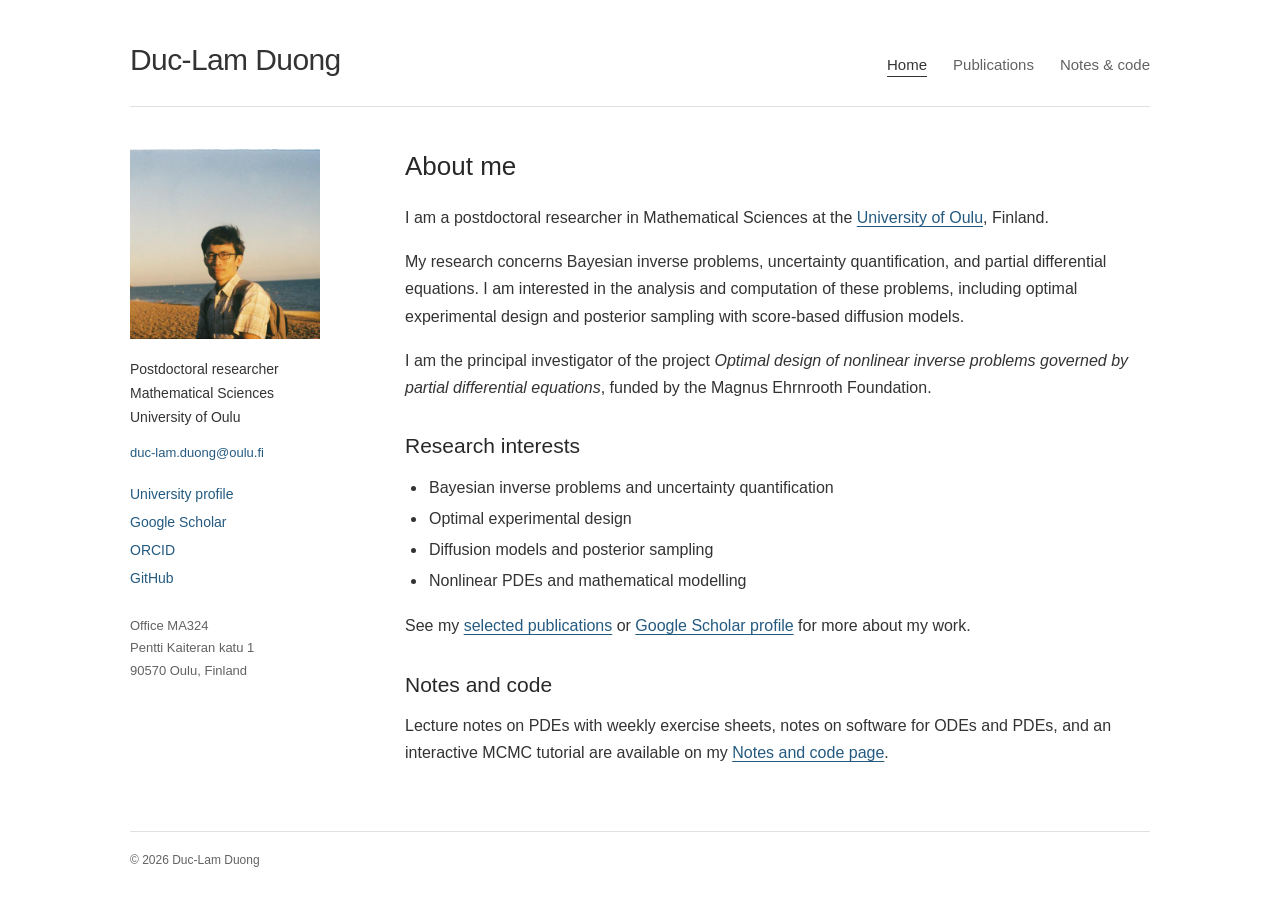
==== commit 3fa0dd3c: "Add PDE lecture notes, weekly exercises, and ODE/PDE software notes" ====
--- a/index.html
+++ b/index.html
@@ -23,7 +23,7 @@
   <a class="skip-link" href="#main">Skip to content</a>
   <header class="site-header wrap">
     <a class="site-name" href="./">Duc-Lam Duong</a>
-    <nav aria-label="Main navigation"><a href="./" aria-current="page">Home</a><a href="publications.html" >Publications</a><a href="./#resources">Notes &amp; code</a></nav>
+    <nav aria-label="Main navigation"><a href="./" aria-current="page">Home</a><a href="publications.html" >Publications</a><a href="notes.html">Notes &amp; code</a></nav>
   </header>
   <div class="layout wrap">
     <aside class="profile" aria-label="Contact and academic profiles">
@@ -55,7 +55,7 @@
       </section>
       <section aria-labelledby="resources">
         <h2 id="resources">Notes and code</h2>
-        <p><a href="mcmc/">An interactive MCMC crash course</a> — notes and browser demonstrations of random-walk Metropolis and Hamiltonian Monte Carlo. <a href="mcmc/mcmc_examples.py" download>Companion Python examples</a>.</p>
+        <p>Lecture notes on PDEs with weekly exercise sheets, notes on software for ODEs and PDEs, and an interactive MCMC tutorial are available on my <a href="notes.html">Notes and code page</a>.</p>
       </section>
     </main>
   </div>
--- a/assets/basic.css
+++ b/assets/basic.css
@@ -52,6 +52,10 @@
 h1 { font-size: 26px; margin: 0 0 20px; }
 h2 { font-size: 21px; margin: 31px 0 13px; }
 p { margin: 0 0 17px; }
+h3 { font-size: 17px; font-weight: 500; margin: 22px 0 8px; }
+.resource-detail { font-size: 14px; color: var(--muted); }
+.resource-list { padding-left: 22px; margin: 0 0 18px; }
+.resource-list li { margin-bottom: 4px; }
 .interests { padding-left: 22px; margin: 0 0 18px; }
 .interests li { padding-left: 2px; margin-bottom: 4px; }
 .publications { padding-left: 22px; margin: 0; }
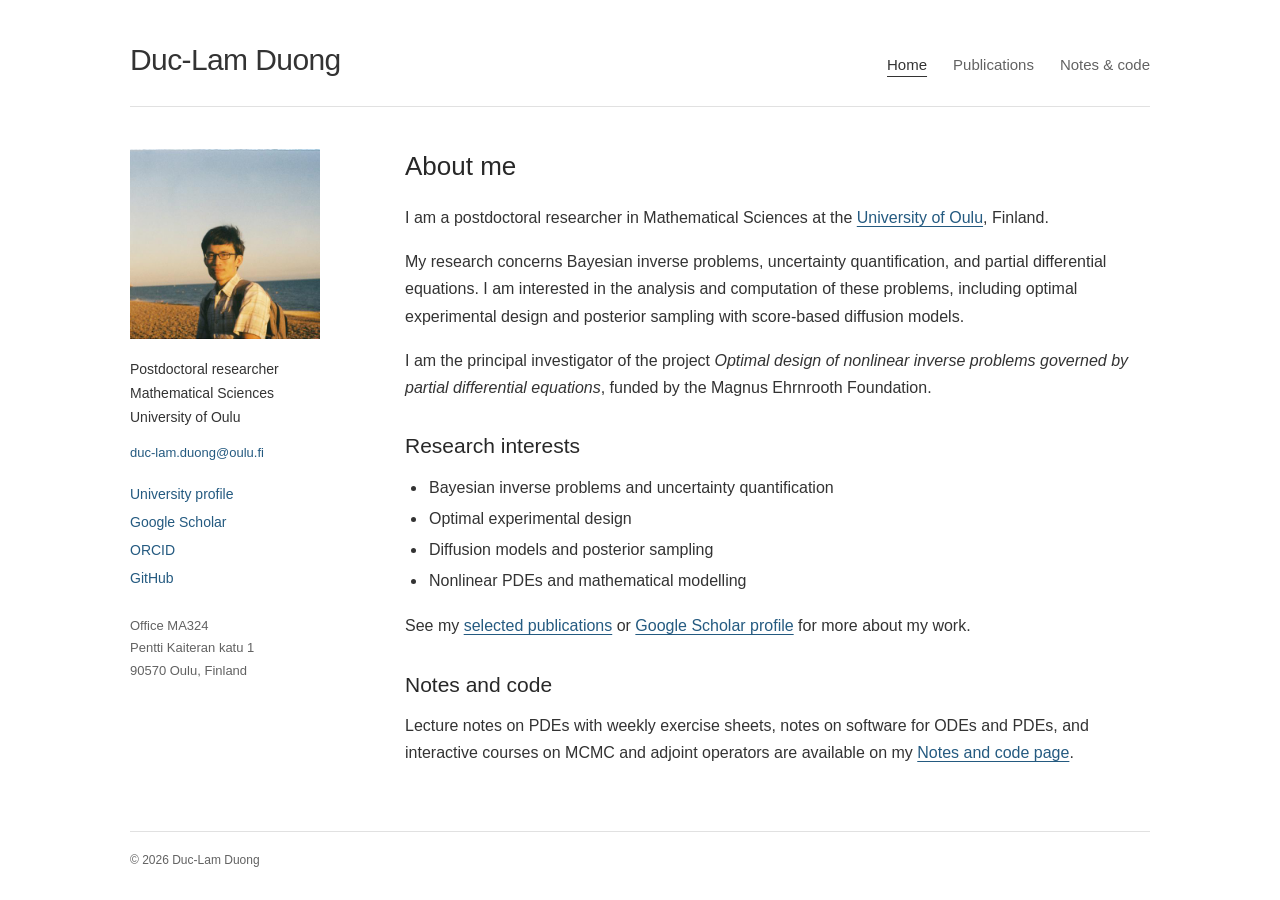
==== commit b942bce9: "Add an interactive crash course on adjoint operators" ====
--- a/index.html
+++ b/index.html
@@ -55,7 +55,7 @@
       </section>
       <section aria-labelledby="resources">
         <h2 id="resources">Notes and code</h2>
-        <p>Lecture notes on PDEs with weekly exercise sheets, notes on software for ODEs and PDEs, and an interactive MCMC tutorial are available on my <a href="notes.html">Notes and code page</a>.</p>
+        <p>Lecture notes on PDEs with weekly exercise sheets, notes on software for ODEs and PDEs, and interactive courses on MCMC and adjoint operators are available on my <a href="notes.html">Notes and code page</a>.</p>
       </section>
     </main>
   </div>
